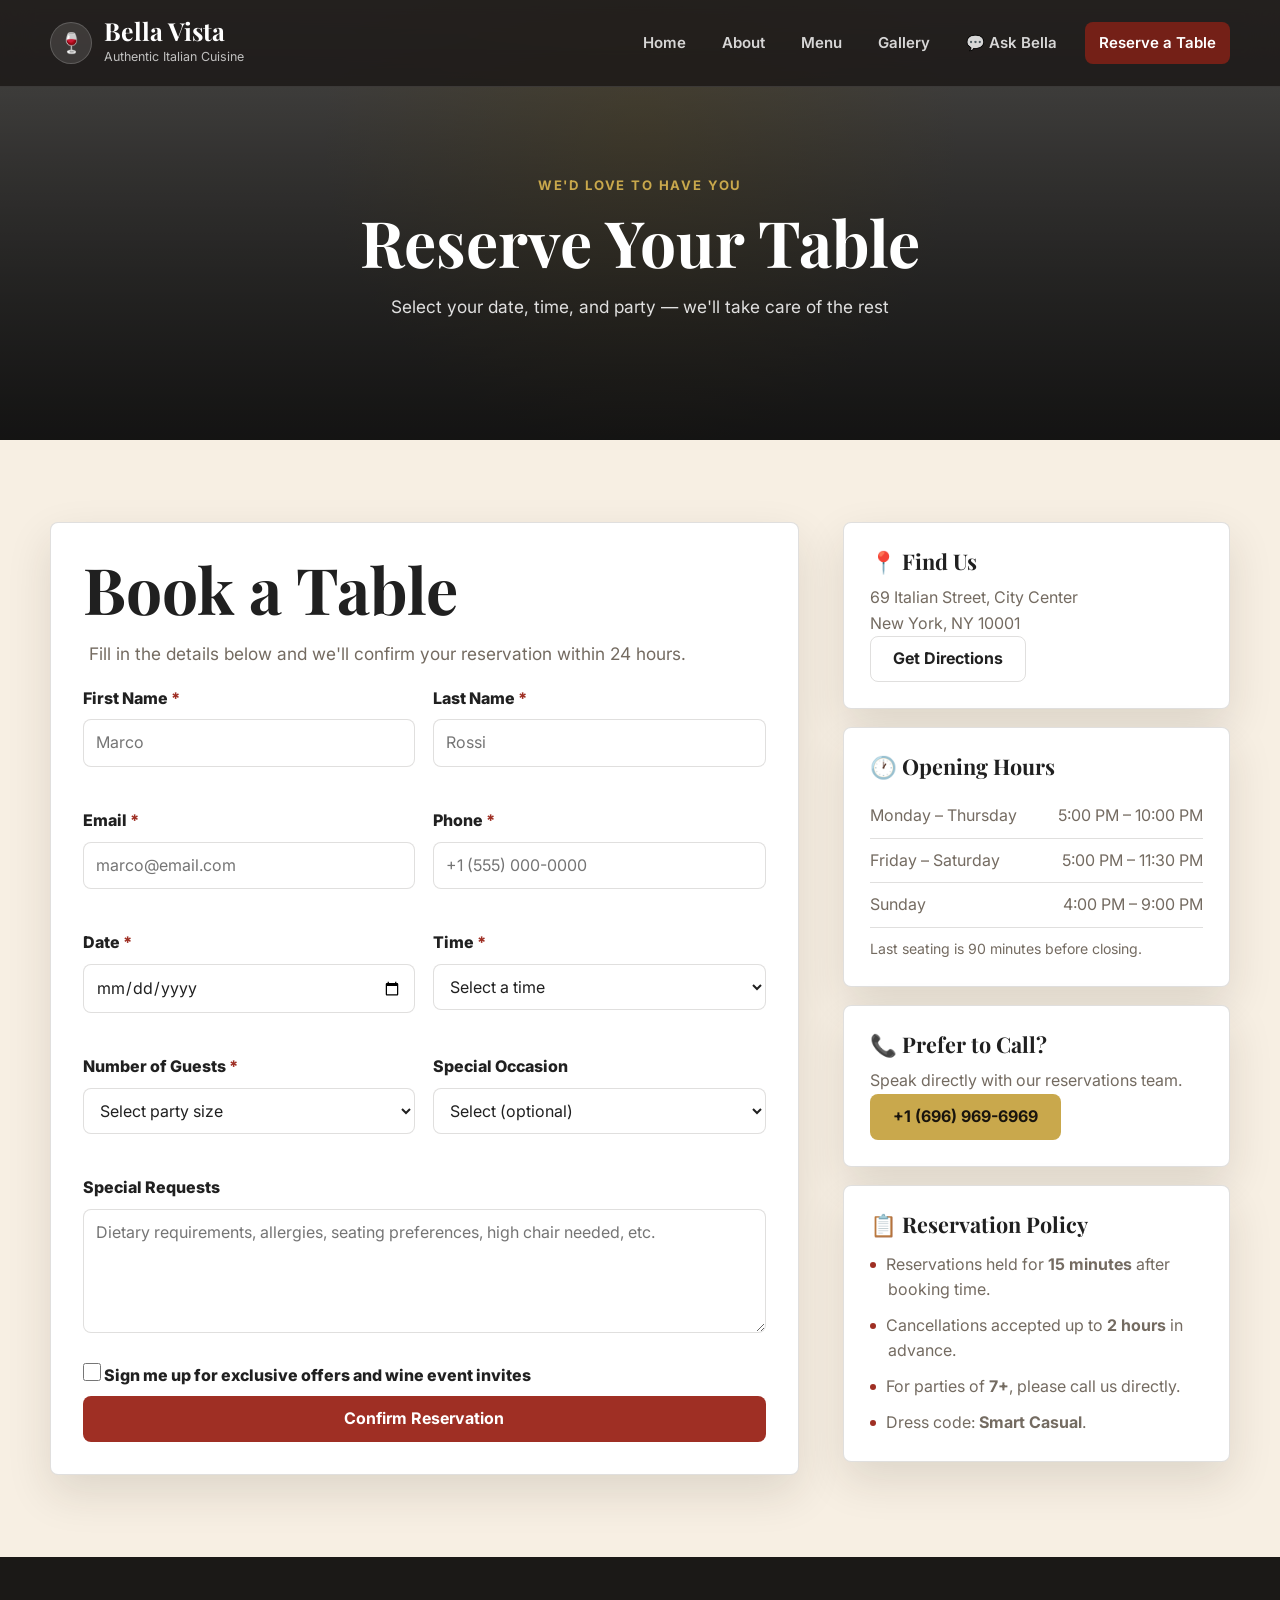
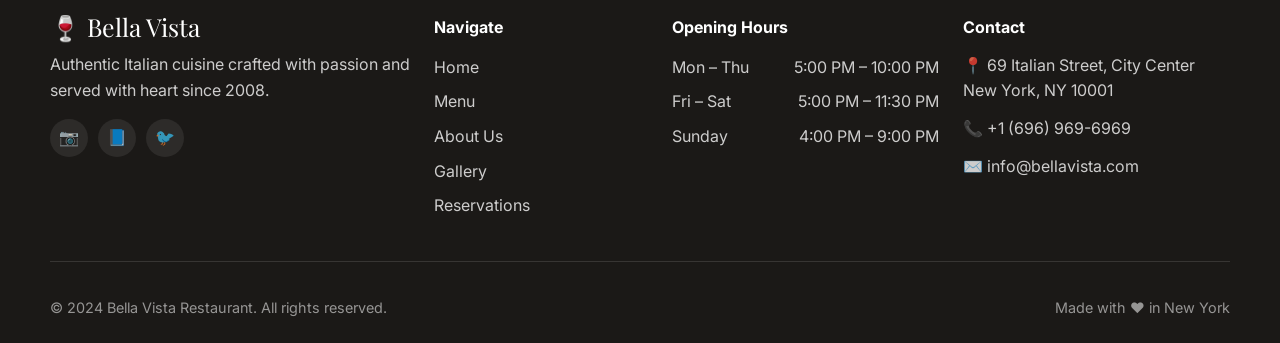
==== reservation.html @ 27133212 "Initial commit: Bella Vista restaurant website" ====
<!DOCTYPE html>
<html lang="en">
  <head>
    <meta charset="UTF-8" />
    <meta name="viewport" content="width=device-width, initial-scale=1.0" />
    <title>Reserve a Table – Bella Vista Restaurant</title>
    <meta name="description" content="Book your table at Bella Vista. Online reservations available for dinner and special events. We look forward to welcoming you." />
    <link rel="preconnect" href="https://fonts.googleapis.com" />
    <link rel="preconnect" href="https://fonts.gstatic.com" crossorigin />
    <link href="https://fonts.googleapis.com/css2?family=Playfair+Display:ital,wght@0,400;0,600;0,700;1,400&family=Inter:wght@300;400;500;600&display=swap" rel="stylesheet" />
    <link rel="stylesheet" href="style.css" />
  </head>
  <body>

    <!-- NAVBAR -->
    <header class="header" id="main-header">
      <div class="container">
        <nav class="navbar">
          <a href="index.html" class="logo">
            <span class="logo-icon">🍷</span>
            <div class="logo-text">
              <h1>Bella Vista</h1>
              <span class="tagline">Authentic Italian Cuisine</span>
            </div>
          </a>
          <ul class="nav-links" id="nav-links">
            <li><a href="index.html" class="nav-link" id="nav-home">Home</a></li>
            <li><a href="about.html" class="nav-link" id="nav-about">About</a></li>
            <li><a href="menu.html" class="nav-link" id="nav-menu">Menu</a></li>
            <li><a href="gallery.html" class="nav-link" id="nav-gallery">Gallery</a></li>
            <li><a href="chatbot.html" class="nav-link" id="nav-chatbot">💬 Ask Bella</a></li>
            <li><a href="reservation.html" class="nav-link btn-reserve active" id="nav-reservation">Reserve a Table</a></li>
          </ul>
          <button class="hamburger" id="hamburger" aria-label="Toggle menu">
            <span></span><span></span><span></span>
          </button>
        </nav>
      </div>
    </header>

    <!-- PAGE HERO -->
    <section class="page-hero page-hero--reservation">
      <div class="page-hero-overlay"></div>
      <div class="page-hero-content">
        <p class="section-eyebrow">We'd Love to Have You</p>
        <h2>Reserve Your Table</h2>
        <p>Select your date, time, and party — we'll take care of the rest</p>
      </div>
    </section>

    <!-- RESERVATION SECTION -->
    <section class="reservation-section">
      <div class="container">
        <div class="reservation-layout">

          <!-- FORM -->
          <div class="reservation-form-wrap">
            <h2 class="section-title">Book a Table</h2>
            <p class="section-sub">Fill in the details below and we'll confirm your reservation within 24 hours.</p>

            <!-- Success Message -->
            <div class="form-success" id="form-success" style="display:none;">
              <div class="success-icon">✅</div>
              <h3>Reservation Received!</h3>
              <p>Thank you! We've received your reservation request and will confirm it via email within 24 hours. <em>Ci vediamo presto!</em> (See you soon!)</p>
              <a href="index.html" class="btn btn-primary" id="back-home-btn">Back to Home</a>
            </div>

            <form id="reservation-form" novalidate>
              <div class="form-row">
                <div class="form-group">
                  <label for="res-fname">First Name <span class="required">*</span></label>
                  <input type="text" id="res-fname" name="fname" placeholder="Marco" required />
                  <span class="field-error" id="err-fname"></span>
                </div>
                <div class="form-group">
                  <label for="res-lname">Last Name <span class="required">*</span></label>
                  <input type="text" id="res-lname" name="lname" placeholder="Rossi" required />
                  <span class="field-error" id="err-lname"></span>
                </div>
              </div>

              <div class="form-row">
                <div class="form-group">
                  <label for="res-email">Email <span class="required">*</span></label>
                  <input type="email" id="res-email" name="email" placeholder="marco@email.com" required />
                  <span class="field-error" id="err-email"></span>
                </div>
                <div class="form-group">
                  <label for="res-phone">Phone <span class="required">*</span></label>
                  <input type="tel" id="res-phone" name="phone" placeholder="+1 (555) 000-0000" required />
                  <span class="field-error" id="err-phone"></span>
                </div>
              </div>

              <div class="form-row">
                <div class="form-group">
                  <label for="res-date">Date <span class="required">*</span></label>
                  <input type="date" id="res-date" name="date" required />
                  <span class="field-error" id="err-date"></span>
                </div>
                <div class="form-group">
                  <label for="res-time">Time <span class="required">*</span></label>
                  <select id="res-time" name="time" required>
                    <option value="">Select a time</option>
                    <option value="17:00">5:00 PM</option>
                    <option value="17:30">5:30 PM</option>
                    <option value="18:00">6:00 PM</option>
                    <option value="18:30">6:30 PM</option>
                    <option value="19:00">7:00 PM</option>
                    <option value="19:30">7:30 PM</option>
                    <option value="20:00">8:00 PM</option>
                    <option value="20:30">8:30 PM</option>
                    <option value="21:00">9:00 PM</option>
                    <option value="21:30">9:30 PM</option>
                  </select>
                  <span class="field-error" id="err-time"></span>
                </div>
              </div>

              <div class="form-row">
                <div class="form-group">
                  <label for="res-guests">Number of Guests <span class="required">*</span></label>
                  <select id="res-guests" name="guests" required>
                    <option value="">Select party size</option>
                    <option value="1">1 Guest</option>
                    <option value="2">2 Guests</option>
                    <option value="3">3 Guests</option>
                    <option value="4">4 Guests</option>
                    <option value="5">5 Guests</option>
                    <option value="6">6 Guests</option>
                    <option value="7-10">7–10 Guests (large group)</option>
                    <option value="10+">10+ Guests (private event)</option>
                  </select>
                  <span class="field-error" id="err-guests"></span>
                </div>
                <div class="form-group">
                  <label for="res-occasion">Special Occasion</label>
                  <select id="res-occasion" name="occasion">
                    <option value="">Select (optional)</option>
                    <option value="birthday">🎂 Birthday</option>
                    <option value="anniversary">💍 Anniversary</option>
                    <option value="date">❤️ Date Night</option>
                    <option value="business">💼 Business Dinner</option>
                    <option value="other">Other</option>
                  </select>
                </div>
              </div>

              <div class="form-group full-width">
                <label for="res-requests">Special Requests</label>
                <textarea id="res-requests" name="requests" rows="4" placeholder="Dietary requirements, allergies, seating preferences, high chair needed, etc."></textarea>
              </div>

              <div class="form-group full-width">
                <label class="checkbox-label" for="res-newsletter">
                  <input type="checkbox" id="res-newsletter" name="newsletter" />
                  <span>Sign me up for exclusive offers and wine event invites</span>
                </label>
              </div>

              <button type="submit" class="btn btn-primary btn-full" id="submit-reservation-btn">
                <span class="btn-text">Confirm Reservation</span>
                <span class="btn-loading" style="display:none;">Processing...</span>
              </button>
            </form>
          </div>

          <!-- SIDEBAR INFO -->
          <div class="reservation-sidebar">
            <div class="sidebar-card" id="sidebar-info">
              <h3>📍 Find Us</h3>
              <p>69 Italian Street, City Center<br>New York, NY 10001</p>
              <a href="https://maps.google.com/?q=New+York+NY" target="_blank" rel="noopener" id="get-directions-btn" class="btn btn-outline-dark">Get Directions</a>
            </div>

            <div class="sidebar-card" id="sidebar-hours">
              <h3>🕐 Opening Hours</h3>
              <ul class="hours-list">
                <li><span>Monday – Thursday</span><span>5:00 PM – 10:00 PM</span></li>
                <li><span>Friday – Saturday</span><span>5:00 PM – 11:30 PM</span></li>
                <li><span>Sunday</span><span>4:00 PM – 9:00 PM</span></li>
              </ul>
              <p class="sidebar-note">Last seating is 90 minutes before closing.</p>
            </div>

            <div class="sidebar-card" id="sidebar-contact">
              <h3>📞 Prefer to Call?</h3>
              <p>Speak directly with our reservations team.</p>
              <a href="tel:+16969696969" class="btn btn-gold" id="call-us-btn">+1 (696) 969-6969</a>
            </div>

            <div class="sidebar-card sidebar-policy" id="sidebar-policy">
              <h3>📋 Reservation Policy</h3>
              <ul>
                <li>Reservations held for <strong>15 minutes</strong> after booking time.</li>
                <li>Cancellations accepted up to <strong>2 hours</strong> in advance.</li>
                <li>For parties of <strong>7+</strong>, please call us directly.</li>
                <li>Dress code: <strong>Smart Casual</strong>.</li>
              </ul>
            </div>
          </div>

        </div>
      </div>
    </section>

    <!-- FOOTER -->
    <footer class="footer">
      <div class="container">
        <div class="footer-grid">
          <div class="footer-brand">
            <div class="footer-logo">🍷 Bella Vista</div>
            <p>Authentic Italian cuisine crafted with passion and served with heart since 2008.</p>
            <div class="social-links">
              <a href="#" class="social-link" id="social-instagram">📷</a>
              <a href="#" class="social-link" id="social-facebook">📘</a>
              <a href="#" class="social-link" id="social-twitter">🐦</a>
            </div>
          </div>
          <div class="footer-nav">
            <h4>Navigate</h4>
            <ul>
              <li><a href="index.html">Home</a></li>
              <li><a href="menu.html">Menu</a></li>
              <li><a href="about.html">About Us</a></li>
              <li><a href="gallery.html">Gallery</a></li>
              <li><a href="reservation.html">Reservations</a></li>
            </ul>
          </div>
          <div class="footer-hours">
            <h4>Opening Hours</h4>
            <ul>
              <li><span>Mon – Thu</span><span>5:00 PM – 10:00 PM</span></li>
              <li><span>Fri – Sat</span><span>5:00 PM – 11:30 PM</span></li>
              <li><span>Sunday</span><span>4:00 PM – 9:00 PM</span></li>
            </ul>
          </div>
          <div class="footer-contact">
            <h4>Contact</h4>
            <p>📍 69 Italian Street, City Center<br>New York, NY 10001</p>
            <p>📞 <a href="tel:+16969696969">+1 (696) 969-6969</a></p>
            <p>✉️ <a href="mailto:info@bellavista.com">info@bellavista.com</a></p>
          </div>
        </div>
        <div class="footer-bottom">
          <p>© 2024 Bella Vista Restaurant. All rights reserved.</p>
          <p>Made with ❤️ in New York</p>
        </div>
      </div>
    </footer>

    <button class="scroll-top" id="scrollTopBtn" aria-label="Scroll to top">↑</button>
    <script src="script.js"></script>
  </body>
</html>
---- style.css ----
:root {
  --bg: #fffaf3;
  --surface: #ffffff;
  --surface-warm: #f7efe3;
  --ink: #202020;
  --text: #403b36;
  --text-muted: #746b61;
  --brand: #9f2f24;
  --brand-dark: #742017;
  --gold: #c9a84c;
  --forest: #214d3b;
  --line: rgba(64, 59, 54, 0.16);
  --shadow: 0 18px 45px rgba(44, 30, 18, 0.12);
  --radius: 8px;
  --header-h: 86px;
}

* {
  box-sizing: border-box;
  margin: 0;
  padding: 0;
}

html {
  scroll-behavior: smooth;
}

body {
  background: var(--bg);
  color: var(--text);
  font-family: "Inter", Arial, Helvetica, sans-serif;
  line-height: 1.6;
  overflow-x: hidden;
}

body.nav-open {
  overflow: hidden;
}

img {
  display: block;
  max-width: 100%;
}

a {
  color: inherit;
}

button,
input,
select,
textarea {
  font: inherit;
}

button {
  border: 0;
  cursor: pointer;
}

.container {
  width: min(1180px, calc(100% - 40px));
  margin: 0 auto;
}

.header {
  position: fixed;
  inset: 0 0 auto;
  z-index: 1000;
  background: rgba(28, 24, 22, 0.82);
  border-bottom: 1px solid rgba(255, 255, 255, 0.12);
  backdrop-filter: blur(16px);
  transition: background 0.25s ease, box-shadow 0.25s ease;
}

.header.scrolled {
  background: rgba(27, 25, 23, 0.96);
  box-shadow: 0 12px 32px rgba(0, 0, 0, 0.22);
}

.navbar {
  min-height: var(--header-h);
  display: flex;
  align-items: center;
  justify-content: space-between;
  gap: 24px;
}

.logo {
  display: inline-flex;
  align-items: center;
  gap: 12px;
  color: #fff;
  text-decoration: none;
  flex: 0 0 auto;
}

.logo-icon {
  width: 42px;
  height: 42px;
  display: grid;
  place-items: center;
  background: rgba(255, 255, 255, 0.12);
  border: 1px solid rgba(255, 255, 255, 0.18);
  border-radius: 50%;
  font-size: 1.25rem;
}

.logo h1,
.footer-logo {
  font-family: "Playfair Display", Georgia, serif;
  font-size: 1.55rem;
  line-height: 1;
  letter-spacing: 0;
}

.tagline {
  display: block;
  margin-top: 4px;
  color: rgba(255, 255, 255, 0.72);
  font-size: 0.78rem;
}

.nav-links {
  display: flex;
  align-items: center;
  gap: 8px;
  list-style: none;
}

.nav-link {
  display: inline-flex;
  align-items: center;
  justify-content: center;
  min-height: 42px;
  padding: 0 14px;
  border-radius: var(--radius);
  color: rgba(255, 255, 255, 0.82);
  font-size: 0.94rem;
  font-weight: 600;
  text-decoration: none;
  transition: background 0.2s ease, color 0.2s ease;
}

.nav-link:hover,
.nav-link.active {
  background: rgba(255, 255, 255, 0.12);
  color: #fff;
}

.btn-reserve {
  margin-left: 6px;
  background: var(--brand);
  color: #fff;
}

.btn-reserve:hover,
.btn-reserve.active {
  background: var(--brand-dark);
}

.hamburger {
  width: 44px;
  height: 44px;
  display: none;
  place-items: center;
  background: transparent;
  border: 1px solid rgba(255, 255, 255, 0.2);
  border-radius: var(--radius);
}

.hamburger span {
  position: absolute;
  width: 20px;
  height: 2px;
  background: #fff;
  border-radius: 999px;
  transition: transform 0.2s ease, opacity 0.2s ease;
}

.hamburger span:nth-child(1) {
  transform: translateY(-7px);
}

.hamburger span:nth-child(3) {
  transform: translateY(7px);
}

.hamburger.active span:nth-child(1) {
  transform: rotate(45deg);
}

.hamburger.active span:nth-child(2) {
  opacity: 0;
}

.hamburger.active span:nth-child(3) {
  transform: rotate(-45deg);
}

.hero,
.page-hero {
  position: relative;
  min-height: 100svh;
  display: grid;
  place-items: center;
  padding: calc(var(--header-h) + 56px) 20px 86px;
  color: #fff;
  text-align: center;
  isolation: isolate;
  overflow: hidden;
}

.hero {
  background: url("img/hero.png") center / cover no-repeat;
}

.page-hero {
  min-height: 440px;
  background: url("img/hero.png") center / cover no-repeat;
}

.page-hero--about {
  background-image: url("img/chef.png");
}

.page-hero--gallery {
  background-image: url("img/gallery-dining.png");
}

.page-hero--reservation {
  background-image: url("img/food-spread.png");
}

.hero-overlay,
.page-hero-overlay,
.hero::before,
.page-hero::before {
  position: absolute;
  inset: 0;
  z-index: -1;
  content: "";
  background:
    linear-gradient(180deg, rgba(0, 0, 0, 0.46), rgba(0, 0, 0, 0.72)),
    radial-gradient(circle at 50% 30%, rgba(201, 168, 76, 0.22), transparent 45%);
}

.hero-content,
.page-hero-content {
  width: min(840px, 100%);
}

.hero-eyebrow,
.section-eyebrow {
  color: var(--gold);
  font-size: 0.82rem;
  font-weight: 700;
  letter-spacing: 0.14em;
  text-transform: uppercase;
}

.hero-title,
.section-title,
.page-hero h2 {
  color: var(--ink);
  font-family: "Playfair Display", Georgia, serif;
  font-size: clamp(2.1rem, 5vw, 4.8rem);
  font-weight: 700;
  line-height: 1.05;
  letter-spacing: 0;
}

.hero-title,
.page-hero h2 {
  color: #fff;
  margin-top: 12px;
}

.hero-title em {
  color: var(--gold);
  font-style: italic;
}

.hero-sub,
.page-hero p:last-child,
.section-sub {
  max-width: 670px;
  margin: 18px auto 0;
  color: var(--text-muted);
  font-size: 1.08rem;
}

.hero-sub,
.page-hero p:last-child {
  color: rgba(255, 255, 255, 0.86);
}

.hero-buttons,
.cta-buttons {
  display: flex;
  flex-wrap: wrap;
  justify-content: center;
  gap: 14px;
  margin-top: 30px;
}

.btn {
  min-height: 46px;
  display: inline-flex;
  align-items: center;
  justify-content: center;
  gap: 8px;
  padding: 0 22px;
  border-radius: var(--radius);
  border: 1px solid transparent;
  font-weight: 700;
  text-decoration: none;
  transition: transform 0.18s ease, background 0.18s ease, color 0.18s ease, border-color 0.18s ease;
}

.btn:hover {
  transform: translateY(-2px);
}

.btn-primary {
  background: var(--brand);
  color: #fff;
}

.btn-primary:hover {
  background: var(--brand-dark);
}

.btn-outline,
.btn-outline-light {
  border-color: rgba(255, 255, 255, 0.72);
  color: #fff;
}

.btn-outline:hover,
.btn-outline-light:hover {
  background: #fff;
  color: var(--ink);
}

.btn-outline-dark {
  border-color: var(--line);
  color: var(--ink);
}

.btn-outline-dark:hover {
  border-color: var(--brand);
  color: var(--brand);
}

.btn-gold {
  background: var(--gold);
  color: #19140d;
}

.btn-full {
  width: 100%;
}

.hero-stats {
  width: min(680px, 100%);
  display: grid;
  grid-template-columns: 1fr auto 1fr auto 1fr;
  align-items: center;
  gap: 18px;
  margin: 44px auto 0;
  padding: 20px;
  background: rgba(255, 255, 255, 0.1);
  border: 1px solid rgba(255, 255, 255, 0.16);
  border-radius: var(--radius);
  backdrop-filter: blur(14px);
}

.stat {
  display: grid;
  gap: 4px;
}

.stat-num {
  color: #fff;
  font-family: "Playfair Display", Georgia, serif;
  font-size: 1.8rem;
  font-weight: 700;
}

.stat-label {
  color: rgba(255, 255, 255, 0.74);
  font-size: 0.82rem;
}

.stat-divider {
  width: 1px;
  height: 48px;
  background: rgba(255, 255, 255, 0.22);
}

.hero-scroll-indicator {
  position: absolute;
  bottom: 24px;
  left: 50%;
  display: grid;
  justify-items: center;
  gap: 8px;
  color: rgba(255, 255, 255, 0.68);
  font-size: 0.75rem;
  transform: translateX(-50%);
}

.scroll-line {
  width: 1px;
  height: 34px;
  background: currentColor;
}

section:not(.hero):not(.page-hero) {
  padding: 82px 0;
}

.section-header,
.section-cta {
  text-align: center;
}

.section-header {
  margin-bottom: 38px;
}

.section-cta {
  margin-top: 36px;
}

.features,
.menu-section,
.values-section,
.awards-section,
.reservation-section {
  background: var(--surface-warm);
}

.features-grid,
.dishes-grid,
.values-grid,
.team-grid,
.awards-grid,
.menu-grid,
.footer-grid {
  display: grid;
  gap: 24px;
}

.features-grid,
.values-grid,
.team-grid,
.awards-grid {
  grid-template-columns: repeat(4, minmax(0, 1fr));
}

.dishes-grid,
.menu-grid {
  grid-template-columns: repeat(3, minmax(0, 1fr));
}

.feature-card,
.dish-card,
.menu-card,
.value-card,
.team-card,
.award-card,
.testimonial-card,
.sidebar-card,
.reservation-form-wrap {
  background: var(--surface);
  border: 1px solid var(--line);
  border-radius: var(--radius);
  box-shadow: var(--shadow);
}

.feature-card,
.value-card,
.team-card,
.award-card,
.testimonial-card,
.sidebar-card {
  padding: 26px;
}

.feature-icon,
.value-icon,
.award-icon {
  margin-bottom: 16px;
  font-size: 2rem;
}

.feature-card h3,
.dish-info h3,
.menu-card h3,
.value-card h3,
.team-card h3,
.sidebar-card h3,
.contact-info h3,
.contact-form h3 {
  color: var(--ink);
  font-family: "Playfair Display", Georgia, serif;
  font-size: 1.35rem;
  line-height: 1.2;
}

.feature-card p,
.value-card p,
.team-card p,
.testimonial-card p,
.menu-card p,
.dish-info p,
.sidebar-card p {
  margin-top: 10px;
  color: var(--text-muted);
}

.dish-card,
.menu-card {
  overflow: hidden;
  transition: transform 0.2s ease, box-shadow 0.2s ease;
}

.dish-card:hover,
.menu-card:hover {
  transform: translateY(-4px);
  box-shadow: 0 22px 52px rgba(44, 30, 18, 0.16);
}

.dish-img,
.menu-card-img {
  min-height: 230px;
  background-position: center;
  background-size: cover;
}

.dish-info,
.menu-card-body {
  padding: 22px;
}

.dish-category,
.menu-cat-tag,
.tag,
.team-role,
.award-year {
  display: inline-flex;
  width: fit-content;
  align-items: center;
  min-height: 26px;
  padding: 0 10px;
  border-radius: 999px;
  background: rgba(159, 47, 36, 0.1);
  color: var(--brand);
  font-size: 0.76rem;
  font-weight: 800;
}

.dish-footer,
.menu-card-top {
  display: flex;
  align-items: center;
  justify-content: space-between;
  gap: 12px;
}

.dish-footer {
  margin-top: 18px;
}

.dish-price,
.menu-price {
  color: var(--brand);
  font-weight: 800;
}

.dish-btn {
  color: var(--forest);
  font-weight: 800;
  text-decoration: none;
}

.menu-card-tags {
  display: flex;
  flex-wrap: wrap;
  gap: 8px;
  margin-top: 16px;
}

.tag.vegetarian {
  background: rgba(33, 77, 59, 0.12);
  color: var(--forest);
}

.tag.chef-special {
  background: rgba(201, 168, 76, 0.18);
  color: #8a6820;
}

.tag.spicy {
  background: rgba(159, 47, 36, 0.12);
}

.tag.seafood {
  background: rgba(42, 100, 145, 0.12);
  color: #2a6491;
}

.about-teaser,
.about-story,
.team-section,
.gallery-section,
.testimonials {
  background: var(--bg);
}

.about-teaser-grid,
.about-grid,
.reservation-layout,
.contact-content {
  display: grid;
  grid-template-columns: minmax(0, 1fr) minmax(0, 1fr);
  gap: 44px;
  align-items: center;
}

.about-teaser-img,
.about-img-col {
  position: relative;
}

.about-teaser-img img,
.about-main-img {
  width: 100%;
  aspect-ratio: 5 / 4;
  object-fit: cover;
  border-radius: var(--radius);
  box-shadow: var(--shadow);
}

.about-badge {
  position: absolute;
  right: 22px;
  bottom: 22px;
  display: flex;
  align-items: center;
  gap: 10px;
  padding: 16px 18px;
  background: #fff;
  border-radius: var(--radius);
  box-shadow: var(--shadow);
}

.badge-num {
  color: var(--brand);
  font-family: "Playfair Display", Georgia, serif;
  font-size: 2.3rem;
  font-weight: 700;
  line-height: 1;
}

.badge-label {
  color: var(--ink);
  font-size: 0.84rem;
  font-weight: 800;
  line-height: 1.15;
}

.about-teaser-text p,
.about-text-col p {
  margin-top: 16px;
  color: var(--text-muted);
}

.about-teaser-text .btn,
.about-text-col .btn {
  margin-top: 24px;
}

.testimonials-grid {
  display: grid;
  grid-template-columns: repeat(3, minmax(0, 1fr));
  gap: 24px;
}

.stars {
  color: var(--gold);
  font-size: 1.1rem;
}

.testimonial-author {
  display: flex;
  align-items: center;
  gap: 12px;
  margin-top: 22px;
}

.author-avatar,
.team-avatar {
  display: grid;
  place-items: center;
  border-radius: 50%;
  color: #fff;
  font-weight: 800;
}

.author-avatar {
  width: 42px;
  height: 42px;
  background: var(--brand);
}

.testimonial-author span {
  display: block;
  color: var(--text-muted);
  font-size: 0.9rem;
}

.team-avatar {
  width: 78px;
  height: 78px;
  margin-bottom: 18px;
  font-size: 1.35rem;
}

.award-card {
  text-align: center;
}

.award-year {
  margin: 0 auto 14px;
}

.cta-banner {
  background:
    linear-gradient(135deg, rgba(20, 47, 36, 0.96), rgba(116, 32, 23, 0.94)),
    url("img/food-spread.png") center / cover no-repeat;
  color: #fff;
  text-align: center;
}

.cta-content {
  max-width: 760px;
  margin: 0 auto;
}

.cta-content h2 {
  font-family: "Playfair Display", Georgia, serif;
  font-size: clamp(2rem, 4vw, 3.35rem);
  line-height: 1.08;
}

.cta-content p {
  margin-top: 14px;
  color: rgba(255, 255, 255, 0.78);
  font-size: 1.08rem;
}

.menu-tabs,
.gallery-tabs {
  display: flex;
  flex-wrap: wrap;
  justify-content: center;
  gap: 10px;
  margin-bottom: 34px;
}

.tab-btn {
  min-height: 42px;
  padding: 0 16px;
  border: 1px solid var(--line);
  border-radius: var(--radius);
  background: #fff;
  color: var(--text);
  font-weight: 800;
  transition: background 0.18s ease, color 0.18s ease, border-color 0.18s ease;
}

.tab-btn:hover,
.tab-btn.active {
  background: var(--brand);
  border-color: var(--brand);
  color: #fff;
}

.menu-card.hidden {
  display: none;
}

.gallery-item.hidden {
  display: none;
}

.gallery-grid {
  columns: 4 220px;
  column-gap: 18px;
  orphans: 1;
  widows: 1;
}

.gallery-item {
  position: relative;
  break-inside: avoid;
  -webkit-column-break-inside: avoid;
  border-radius: var(--radius);
  overflow: hidden;
  cursor: pointer;
  box-shadow: var(--shadow);
  margin-bottom: 18px;
  display: inline-block;
  width: 100%;
}

.gallery-item img {
  width: 100%;
  height: auto;
  display: block;
  object-fit: cover;
  transition: transform 0.3s ease;
}

/* Tall items get a fixed height to create visual variety */
.gallery-item.tall img {
  min-height: 420px;
  object-fit: cover;
}

/* Wide items span naturally in columns layout */
.gallery-item.wide img {
  min-height: 220px;
  object-fit: cover;
}

.gallery-overlay {
  position: absolute;
  inset: auto 0 0;
  padding: 28px 18px 16px;
  color: #fff;
  font-weight: 800;
  background: linear-gradient(transparent, rgba(0, 0, 0, 0.72));
  opacity: 0;
  transition: opacity 0.2s ease;
}

.gallery-item:hover img {
  transform: scale(1.05);
}

.gallery-item:hover .gallery-overlay {
  opacity: 1;
}

.lightbox,
.lightbox-backdrop {
  position: fixed;
  opacity: 0;
  pointer-events: none;
  transition: opacity 0.2s ease;
}

.lightbox-backdrop {
  inset: 0;
  z-index: 1500;
  background: rgba(0, 0, 0, 0.76);
}

.lightbox {
  inset: 0;
  z-index: 1501;
  display: grid;
  place-items: center;
  padding: 80px 72px 44px;
}

.lightbox.active,
.lightbox-backdrop.active {
  opacity: 1;
  pointer-events: auto;
}

.lightbox-img-wrap {
  max-width: min(980px, 100%);
  text-align: center;
}

.lightbox img {
  max-height: 76svh;
  border-radius: var(--radius);
  box-shadow: 0 24px 70px rgba(0, 0, 0, 0.42);
}

#lightbox-caption {
  margin-top: 12px;
  color: #fff;
  font-weight: 700;
}

.lightbox-close,
.lightbox-prev,
.lightbox-next {
  position: fixed;
  z-index: 1502;
  display: grid;
  place-items: center;
  width: 44px;
  height: 44px;
  border-radius: 50%;
  background: rgba(255, 255, 255, 0.12);
  color: #fff;
  font-size: 1.5rem;
}

.lightbox-close {
  top: 24px;
  right: 24px;
}

.lightbox-prev,
.lightbox-next {
  top: 50%;
  transform: translateY(-50%);
}

.lightbox-prev {
  left: 24px;
}

.lightbox-next {
  right: 24px;
}

.reservation-layout {
  align-items: start;
  grid-template-columns: minmax(0, 1.45fr) minmax(300px, 0.75fr);
}

.reservation-form-wrap {
  padding: 32px;
}

.form-row {
  display: grid;
  grid-template-columns: 1fr 1fr;
  gap: 18px;
}

.form-group {
  margin-top: 18px;
}

.form-group label {
  display: block;
  margin-bottom: 8px;
  color: var(--ink);
  font-weight: 800;
}

.required,
.field-error {
  color: var(--brand);
}

.field-error {
  display: block;
  min-height: 18px;
  margin-top: 5px;
  font-size: 0.82rem;
  font-weight: 700;
}

.form-group input,
.form-group select,
.form-group textarea {
  width: 100%;
  min-height: 46px;
  padding: 10px 12px;
  border: 1px solid var(--line);
  border-radius: var(--radius);
  background: #fff;
  color: var(--ink);
  outline: none;
  transition: border-color 0.18s ease, box-shadow 0.18s ease;
}

.form-group textarea {
  resize: vertical;
}

.form-group input:focus,
.form-group select:focus,
.form-group textarea:focus {
  border-color: var(--brand);
  box-shadow: 0 0 0 4px rgba(159, 47, 36, 0.12);
}

.form-group.invalid input,
.form-group.invalid select,
.form-group.invalid textarea {
  border-color: var(--brand);
}

.checkbox-label {
  display: flex;
  align-items: flex-start;
  gap: 10px;
  color: var(--text-muted);
  font-weight: 600;
}

.checkbox-label input {
  width: 18px;
  min-height: 18px;
  margin-top: 4px;
}

.form-success {
  padding: 26px;
  border: 1px solid rgba(33, 77, 59, 0.18);
  border-radius: var(--radius);
  background: rgba(33, 77, 59, 0.08);
  text-align: center;
}

.success-icon {
  font-size: 2rem;
}

.reservation-sidebar {
  display: grid;
  gap: 18px;
}

.hours-list,
.sidebar-policy ul {
  list-style: none;
  margin-top: 14px;
}

.hours-list li {
  display: flex;
  justify-content: space-between;
  gap: 16px;
  padding: 9px 0;
  border-bottom: 1px solid var(--line);
  color: var(--text-muted);
}

.sidebar-policy li {
  padding-left: 18px;
  margin-top: 10px;
  color: var(--text-muted);
}

.sidebar-policy li::before {
  content: "";
  display: inline-block;
  width: 6px;
  height: 6px;
  margin: 0 10px 2px -18px;
  border-radius: 50%;
  background: var(--brand);
}

.sidebar-note {
  font-size: 0.88rem;
}

.footer {
  padding: 58px 0 24px;
  background: #1b1917;
  color: rgba(255, 255, 255, 0.78);
}

.footer-grid {
  grid-template-columns: 1.35fr 0.8fr 1fr 1fr;
}

.footer h4,
.footer-logo {
  color: #fff;
}

.footer p {
  margin-top: 12px;
}

.footer ul {
  list-style: none;
  margin-top: 14px;
}

.footer li {
  margin-top: 9px;
}

.footer a {
  color: rgba(255, 255, 255, 0.78);
  text-decoration: none;
}

.footer a:hover {
  color: #fff;
}

.footer-hours li {
  display: flex;
  justify-content: space-between;
  gap: 14px;
}

.social-links {
  display: flex;
  gap: 10px;
  margin-top: 16px;
}

.social-link {
  display: grid;
  place-items: center;
  width: 38px;
  height: 38px;
  border-radius: 50%;
  background: rgba(255, 255, 255, 0.08);
}

.footer-bottom {
  display: flex;
  justify-content: space-between;
  gap: 16px;
  margin-top: 42px;
  padding-top: 22px;
  border-top: 1px solid rgba(255, 255, 255, 0.12);
  color: rgba(255, 255, 255, 0.54);
  font-size: 0.9rem;
}

.scroll-top {
  position: fixed;
  right: 20px;
  bottom: 20px;
  z-index: 900;
  display: none;
  align-items: center;
  justify-content: center;
  width: 46px;
  height: 46px;
  border-radius: 50%;
  background: var(--brand);
  color: #fff;
  font-size: 1.2rem;
  box-shadow: var(--shadow);
}

.scroll-top:hover {
  background: var(--brand-dark);
}

.visible {
  animation: fadeUp 0.55s ease both;
}

@keyframes fadeUp {
  from {
    opacity: 0;
    transform: translateY(18px);
  }
  to {
    opacity: 1;
    transform: translateY(0);
  }
}

@media (max-width: 980px) {
  :root {
    --header-h: 76px;
  }

  .hamburger {
    display: grid;
    position: relative;
  }

  .nav-links {
    position: fixed;
    inset: var(--header-h) 0 auto;
    display: grid;
    gap: 0;
    padding: 12px 20px 22px;
    background: rgba(27, 25, 23, 0.98);
    border-top: 1px solid rgba(255, 255, 255, 0.12);
    transform: translateY(-120%);
    transition: transform 0.24s ease;
  }

  .nav-links.active {
    transform: translateY(0);
  }

  .nav-link {
    justify-content: flex-start;
    min-height: 48px;
    width: 100%;
  }

  .btn-reserve {
    margin-left: 0;
    margin-top: 8px;
    justify-content: center;
  }

  .features-grid,
  .values-grid,
  .team-grid,
  .awards-grid,
  .dishes-grid,
  .menu-grid,
  .testimonials-grid,
  .footer-grid,
  .about-teaser-grid,
  .about-grid,
  .reservation-layout,
  .contact-content {
    grid-template-columns: repeat(2, minmax(0, 1fr));
  }

  .reservation-layout,
  .about-teaser-grid,
  .about-grid {
    gap: 28px;
  }

  .gallery-grid {
    columns: 2 180px;
  }
}

@media (max-width: 720px) {
  .container {
    width: min(100% - 28px, 1180px);
  }

  .logo-icon {
    display: none;
  }

  .logo h1 {
    font-size: 1.35rem;
  }

  .tagline {
    font-size: 0.7rem;
  }

  .hero,
  .page-hero {
    min-height: 620px;
    padding-left: 14px;
    padding-right: 14px;
  }

  .page-hero {
    min-height: 360px;
  }

  .hero-stats {
    grid-template-columns: 1fr;
    gap: 14px;
  }

  .stat-divider {
    width: 100%;
    height: 1px;
  }

  section:not(.hero):not(.page-hero) {
    padding: 58px 0;
  }

  .features-grid,
  .values-grid,
  .team-grid,
  .awards-grid,
  .dishes-grid,
  .menu-grid,
  .testimonials-grid,
  .footer-grid,
  .about-teaser-grid,
  .about-grid,
  .reservation-layout,
  .contact-content,
  .form-row {
    grid-template-columns: 1fr;
  }

  .gallery-grid {
    columns: 1;
  }

  .hero-buttons,
  .cta-buttons {
    flex-direction: column;
  }

  .btn {
    width: 100%;
  }

  .reservation-form-wrap,
  .feature-card,
  .value-card,
  .team-card,
  .award-card,
  .testimonial-card,
  .sidebar-card {
    padding: 22px;
  }

  .footer-bottom,
  .footer-hours li,
  .hours-list li {
    flex-direction: column;
  }

  .lightbox {
    padding: 74px 16px 32px;
  }

  .lightbox-prev,
  .lightbox-next {
    top: auto;
    bottom: 18px;
    transform: none;
  }
}

/* FLOATING ASSISTANT WIDGET */
.floating-assistant-trigger {
  position: fixed;
  bottom: 30px;
  right: 30px;
  z-index: 999;
  display: flex;
  align-items: center;
  gap: 12px;
  cursor: pointer;
  text-decoration: none;
}

.assistant-bubble {
  width: 60px;
  height: 60px;
  border-radius: 50%;
  background: var(--brand);
  border: 2px solid var(--gold);
  color: #fff;
  font-size: 1.6rem;
  display: grid;
  place-items: center;
  box-shadow: 0 10px 30px rgba(159, 47, 36, 0.35);
  transition: all 0.3s cubic-bezier(0.175, 0.885, 0.32, 1.275);
  position: relative;
}

.assistant-bubble:hover {
  transform: scale(1.1) rotate(5deg);
  box-shadow: 0 15px 35px rgba(159, 47, 36, 0.45);
}

.assistant-tooltip {
  background: var(--surface);
  color: var(--ink);
  border: 1px solid var(--line);
  padding: 10px 18px;
  border-radius: 12px;
  font-size: 0.88rem;
  font-weight: 600;
  box-shadow: var(--shadow);
  white-space: nowrap;
  animation: tooltip-bounce 4s infinite ease-in-out;
  transform-origin: right center;
  pointer-events: none;
  opacity: 0;
  transform: scale(0.9) translateX(10px);
  transition: all 0.25s ease;
}

.floating-assistant-trigger:hover .assistant-tooltip,
.floating-assistant-trigger.show-tooltip .assistant-tooltip {
  opacity: 1;
  transform: scale(1) translateX(0);
}

.bubble-badge {
  position: absolute;
  top: -2px;
  right: -2px;
  width: 18px;
  height: 18px;
  background: var(--gold);
  color: #19140d;
  font-size: 0.65rem;
  font-weight: 800;
  border-radius: 50%;
  display: grid;
  place-items: center;
  border: 2px solid var(--brand);
}

@keyframes tooltip-bounce {
  0%, 100%, 20%, 50%, 80% {
    transform: translateY(0);
  }
  40% {
    transform: translateY(-6px);
  }
  60% {
    transform: translateY(-3px);
  }
}

@media (max-width: 768px) {
  .floating-assistant-trigger {
    bottom: 20px;
    right: 20px;
  }
  .assistant-bubble {
    width: 50px;
    height: 50px;
    font-size: 1.3rem;
  }
  .assistant-tooltip {
    display: none;
  }
}
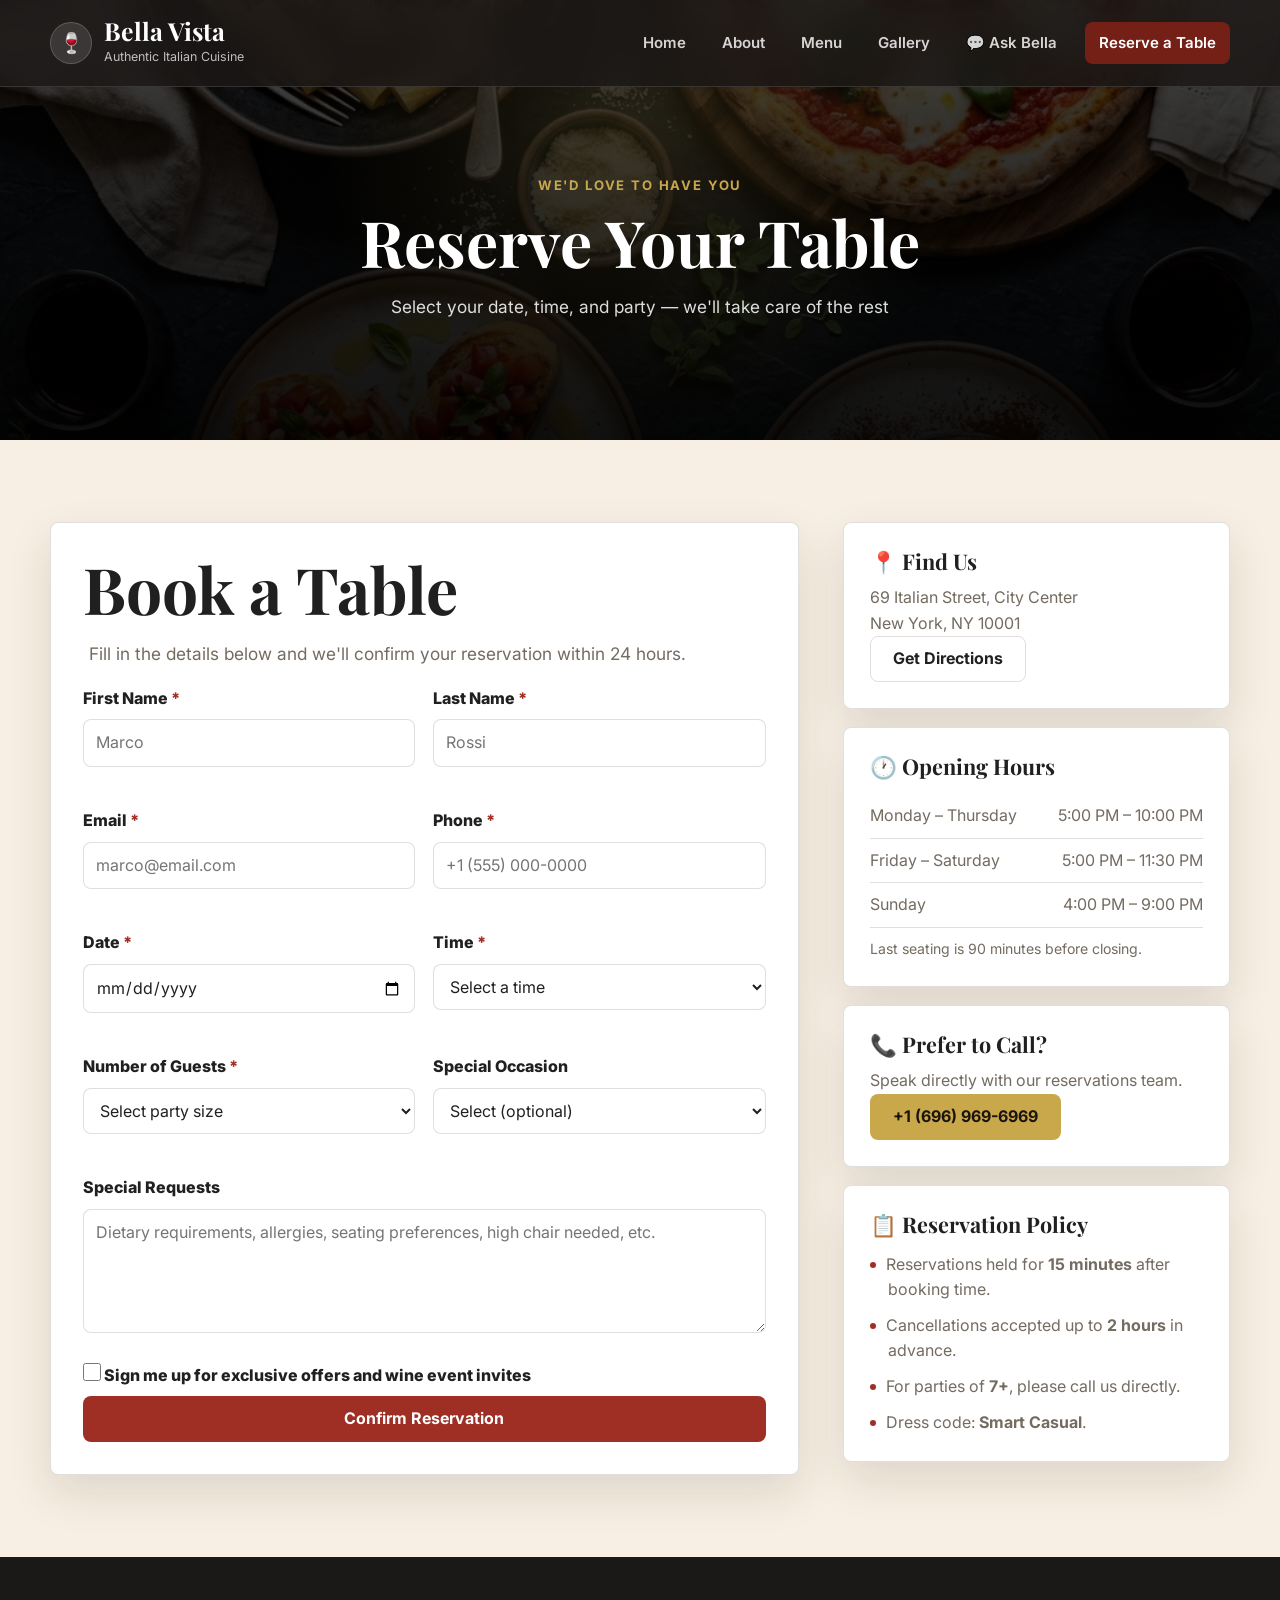
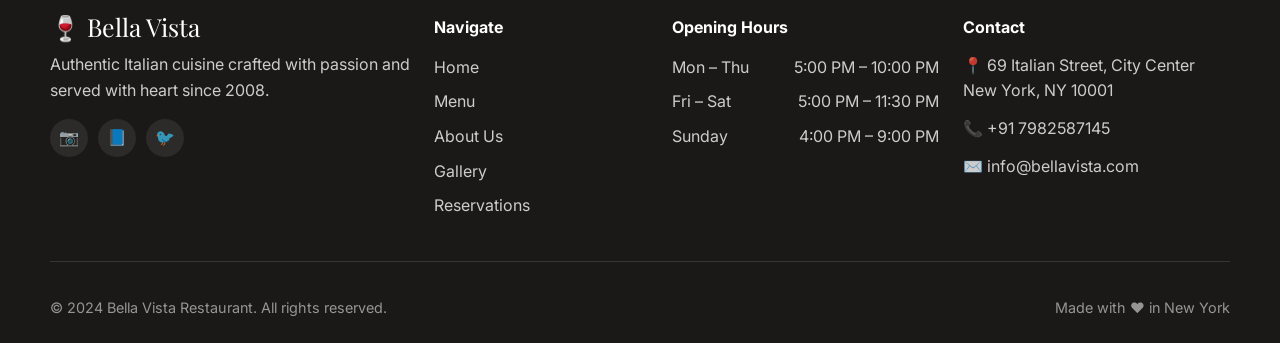
==== commit 4906353d: "Added a contact" ====
--- a/reservation.html
+++ b/reservation.html
@@ -239,7 +239,7 @@
           <div class="footer-contact">
             <h4>Contact</h4>
             <p>📍 69 Italian Street, City Center<br>New York, NY 10001</p>
-            <p>📞 <a href="tel:+16969696969">+1 (696) 969-6969</a></p>
+            <p>📞 <a href="tel:+16969696969">+91 7982587145</a></p>
             <p>✉️ <a href="mailto:info@bellavista.com">info@bellavista.com</a></p>
           </div>
         </div>
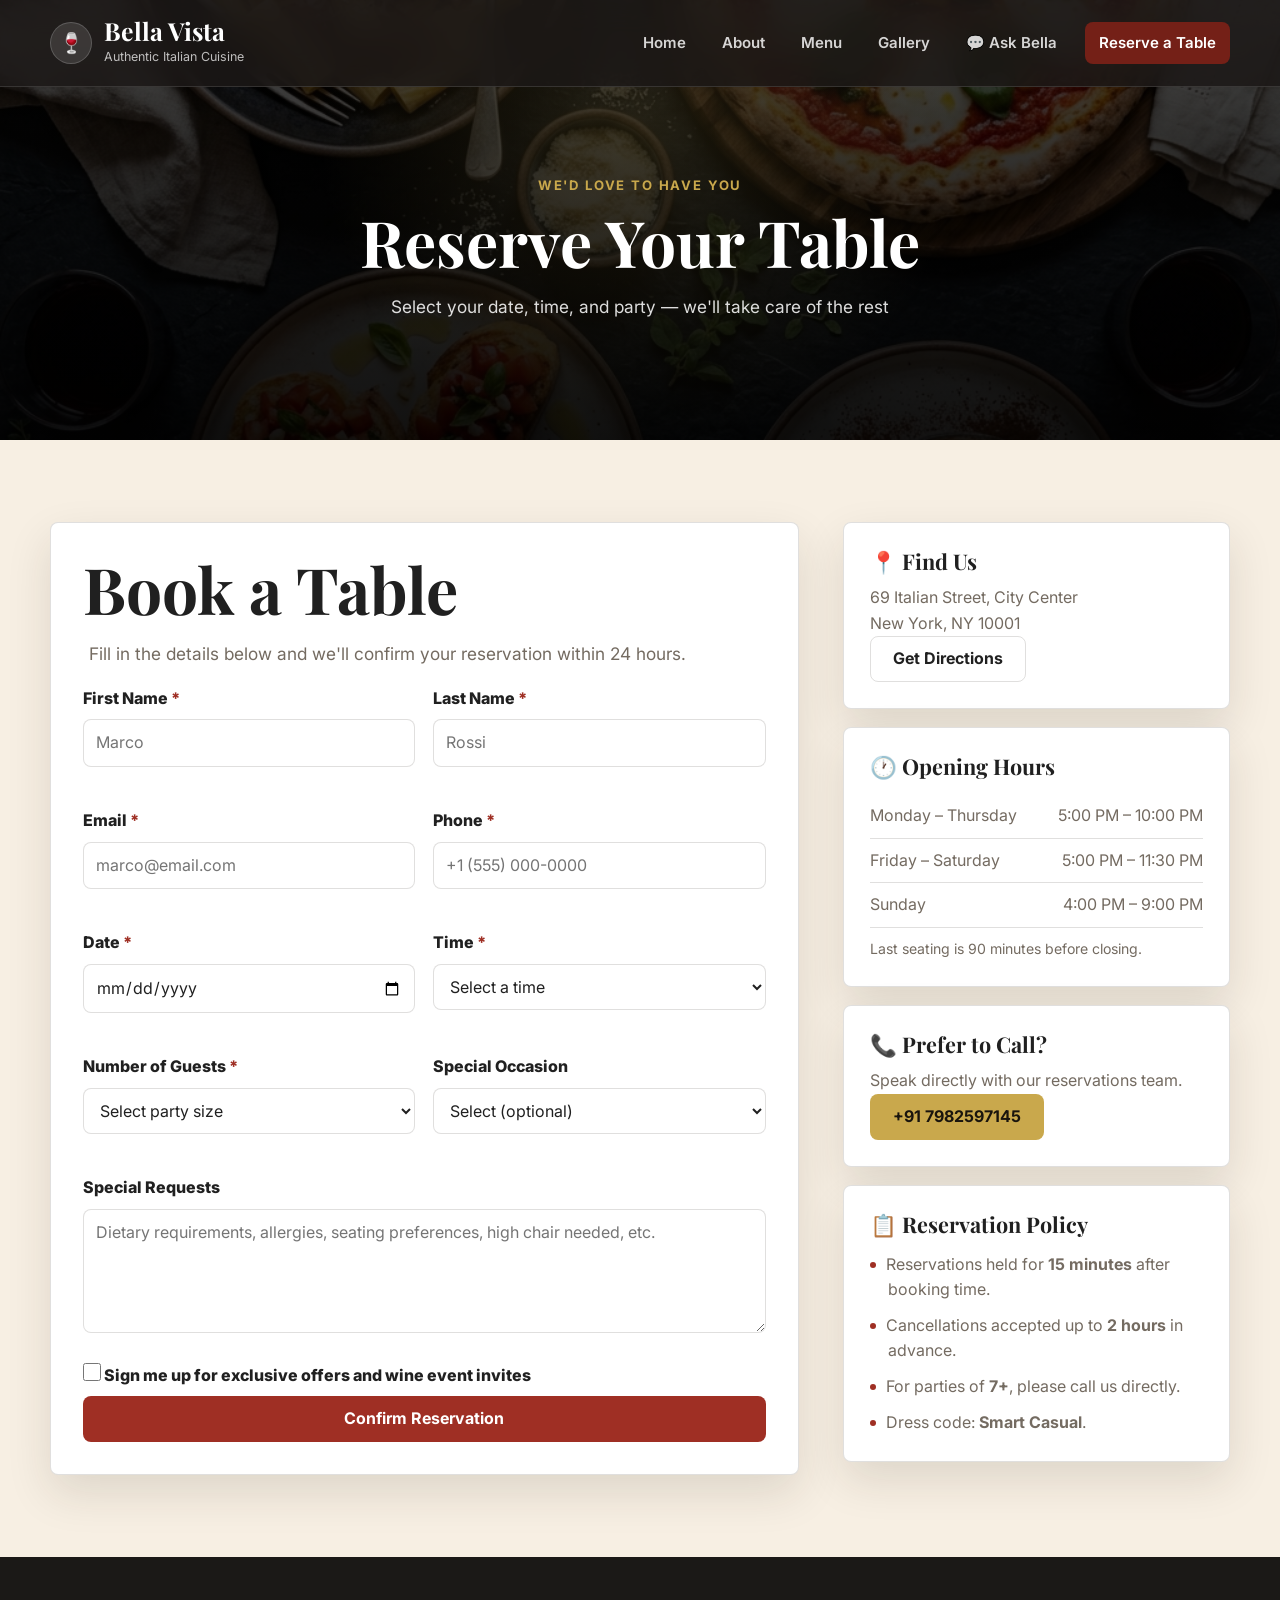
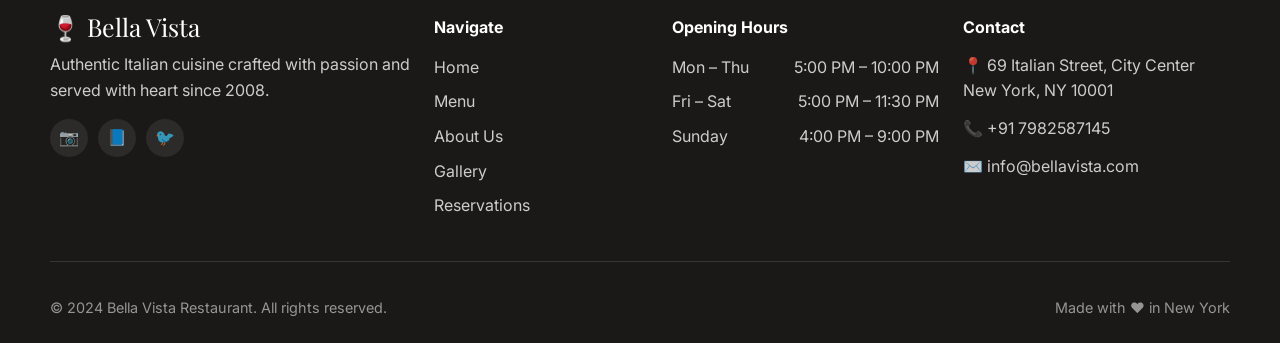
==== commit 838b4922: "Fix the contact issue" ====
--- a/reservation.html
+++ b/reservation.html
@@ -187,7 +187,7 @@
             <div class="sidebar-card" id="sidebar-contact">
               <h3>📞 Prefer to Call?</h3>
               <p>Speak directly with our reservations team.</p>
-              <a href="tel:+16969696969" class="btn btn-gold" id="call-us-btn">+1 (696) 969-6969</a>
+              <a href="tel:+91 7982597145" class="btn btn-gold" id="call-us-btn">+91 7982597145</a>
             </div>
 
             <div class="sidebar-card sidebar-policy" id="sidebar-policy">
@@ -239,7 +239,7 @@
           <div class="footer-contact">
             <h4>Contact</h4>
             <p>📍 69 Italian Street, City Center<br>New York, NY 10001</p>
-            <p>📞 <a href="tel:+16969696969">+91 7982587145</a></p>
+            <p>📞 <a href="tel:+91 7982597145">+91 7982587145</a></p>
             <p>✉️ <a href="mailto:info@bellavista.com">info@bellavista.com</a></p>
           </div>
         </div>
